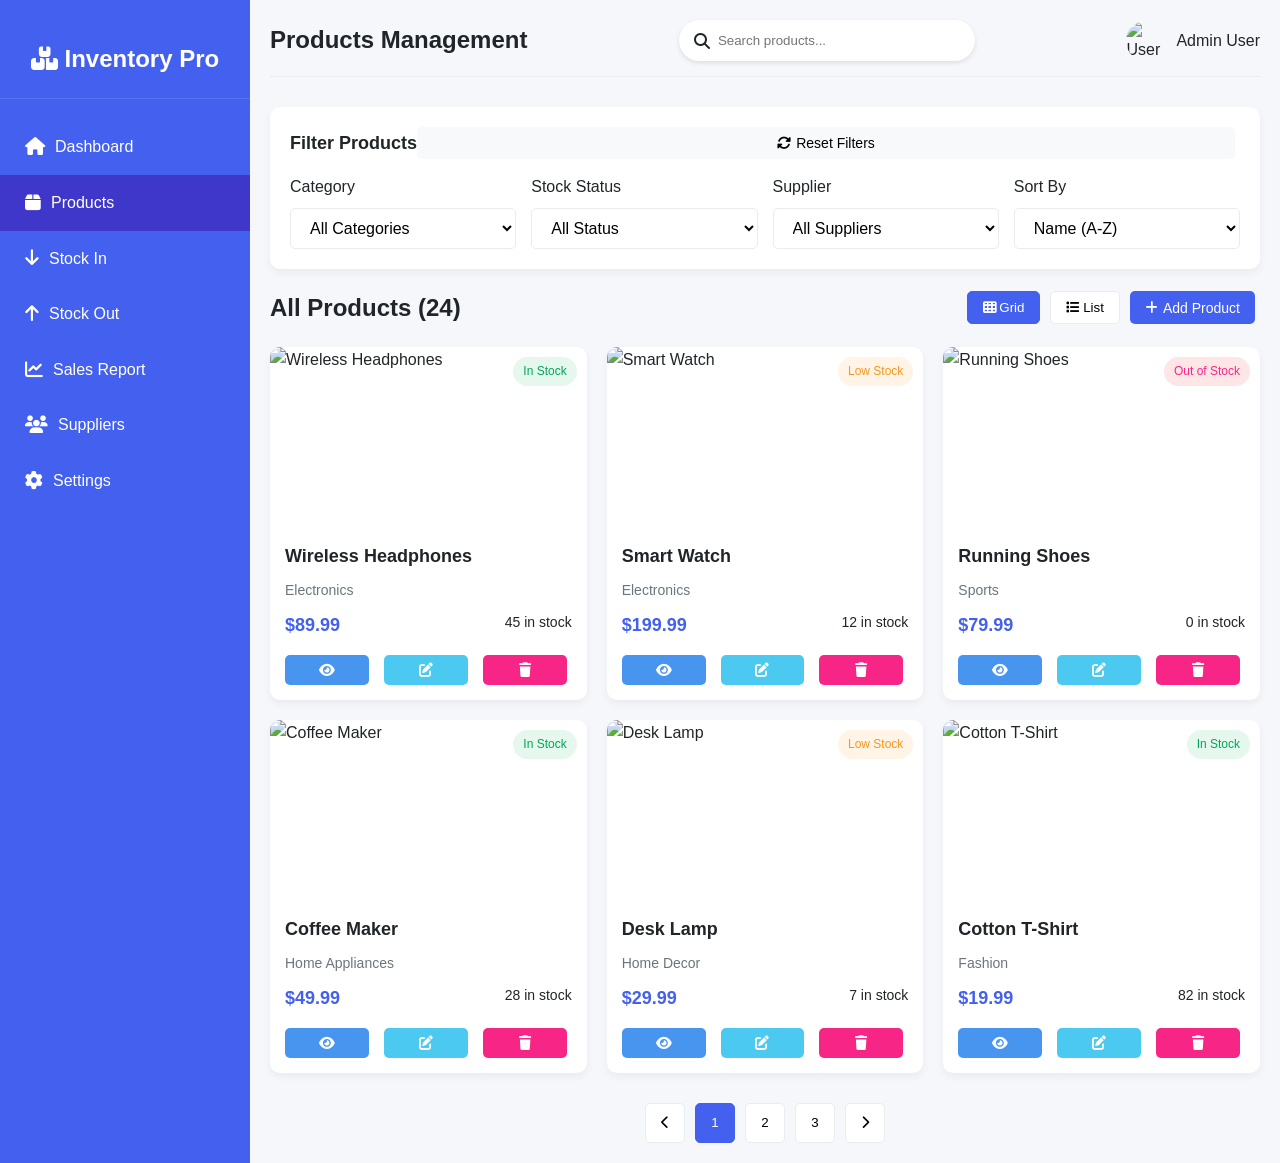
==== products.html @ a4f6f412 "shaz is starting up" ====
<!DOCTYPE html>
<html lang="en">
  <head>
    <meta charset="UTF-8" />
    <meta name="viewport" content="width=device-width, initial-scale=1.0" />
    <title>Products - Inventory Manager Pro</title>
    <link
      rel="stylesheet"
      href="https://cdnjs.cloudflare.com/ajax/libs/font-awesome/6.4.0/css/all.min.css"
    />
 <link rel="stylesheet" href="/assets/styles.css">
  </head>
  <body>
    <div class="container">
      <!-- Sidebar -->
      <div class="sidebar">
        <div class="logo">
          <i class="fas fa-boxes"></i>
          <span>Inventory Pro</span>
        </div>
        <ul class="menu">
          <li class="menu-item">
            <i class="fas fa-home"></i>
            <span>Dashboard</span>
          </li>
          <li class="menu-item active">
            <i class="fas fa-box"></i>
            <span>Products</span>
          </li>
          <li class="menu-item">
            <i class="fas fa-arrow-down"></i>
            <span>Stock In</span>
          </li>
          <li class="menu-item">
            <i class="fas fa-arrow-up"></i>
            <span>Stock Out</span>
          </li>
          <li class="menu-item">
            <i class="fas fa-chart-line"></i>
            <span>Sales Report</span>
          </li>
          <li class="menu-item">
            <i class="fas fa-users"></i>
            <span>Suppliers</span>
          </li>
          <li class="menu-item">
            <i class="fas fa-cog"></i>
            <span>Settings</span>
          </li>
        </ul>
      </div>

      <!-- Main Content -->
      <div class="main-content">
        <div class="header">
          <h1 class="page-title">Products Management</h1>
          <div class="search-box">
            <i class="fas fa-search"></i>
            <input type="text" placeholder="Search products..." />
          </div>
          <div class="user-profile">
            <img
              src="https://ui-avatars.com/api/?name=Admin+User&background=random"
              alt="User"
            />
            <span>Admin User</span>
          </div>
        </div>

        <!-- Filters Section -->
        <div class="filters">
          <div class="filter-header">
            <h3 class="filter-title">Filter Products</h3>
            <button class="action-btn" style="background: var(--light)">
              <i class="fas fa-sync-alt"></i> Reset Filters
            </button>
          </div>
          <div class="filter-options">
            <div class="filter-group">
              <label for="category">Category</label>
              <select id="category" class="filter-select">
                <option value="">All Categories</option>
                <option value="electronics">Electronics</option>
                <option value="sports">Sports</option>
                <option value="home">Home Appliances</option>
                <option value="fashion">Fashion</option>
              </select>
            </div>
            <div class="filter-group">
              <label for="status">Stock Status</label>
              <select id="status" class="filter-select">
                <option value="">All Status</option>
                <option value="in-stock">In Stock</option>
                <option value="low-stock">Low Stock</option>
                <option value="out-of-stock">Out of Stock</option>
              </select>
            </div>
            <div class="filter-group">
              <label for="supplier">Supplier</label>
              <select id="supplier" class="filter-select">
                <option value="">All Suppliers</option>
                <option value="supplier1">Supplier A</option>
                <option value="supplier2">Supplier B</option>
                <option value="supplier3">Supplier C</option>
              </select>
            </div>
            <div class="filter-group">
              <label for="sort">Sort By</label>
              <select id="sort" class="filter-select">
                <option value="name">Name (A-Z)</option>
                <option value="name-desc">Name (Z-A)</option>
                <option value="price">Price (Low to High)</option>
                <option value="price-desc">Price (High to Low)</option>
                <option value="stock">Stock (Low to High)</option>
                <option value="stock-desc">Stock (High to Low)</option>
              </select>
            </div>
          </div>
        </div>

        <!-- Products Header -->
        <div class="products-header">
          <h2>All Products (24)</h2>
          <div class="view-options">
            <button class="view-btn active" id="gridViewBtn">
              <i class="fas fa-th"></i> Grid
            </button>
            <button class="view-btn" id="tableViewBtn">
              <i class="fas fa-list"></i> List
            </button>
            <button class="action-btn btn-primary">
              <i class="fas fa-plus"></i> Add Product
            </button>
          </div>
        </div>

        <!-- Products Grid View -->
        <div class="products-grid" id="productsGrid">
          <!-- Product Card 1 -->
          <div class="product-card">
            <div class="product-image">
              <img
                src="https://images.unsplash.com/photo-1505740420928-5e560c06d30e?ixlib=rb-4.0.3&ixid=M3wxMjA3fDB8MHxzZWFyY2h8M3x8aGVhZHBob25lc3xlbnwwfHwwfHx8MA%3D%3D&auto=format&fit=crop&w=500&q=60"
                alt="Wireless Headphones"
              />
              <span class="product-status status-in-stock">In Stock</span>
            </div>
            <div class="product-info">
              <h3 class="product-name">Wireless Headphones</h3>
              <p class="product-category">Electronics</p>
              <div class="product-details">
                <span class="product-price">$89.99</span>
                <span class="product-stock">45 in stock</span>
              </div>
              <div class="product-actions">
                <button class="action-btn btn-view">
                  <i class="fas fa-eye"></i>
                </button>
                <button class="action-btn btn-edit">
                  <i class="fas fa-edit"></i>
                </button>
                <button class="action-btn btn-delete">
                  <i class="fas fa-trash"></i>
                </button>
              </div>
            </div>
          </div>

          <!-- Product Card 2 -->
          <div class="product-card">
            <div class="product-image">
              <img
                src="https://images.unsplash.com/photo-1523275335684-37898b6baf30?ixlib=rb-4.0.3&ixid=M3wxMjA3fDB8MHxzZWFyY2h8Mnx8d2F0Y2h8ZW58MHx8MHx8fDA%3D&auto=format&fit=crop&w=500&q=60"
                alt="Smart Watch"
              />
              <span class="product-status status-low-stock">Low Stock</span>
            </div>
            <div class="product-info">
              <h3 class="product-name">Smart Watch</h3>
              <p class="product-category">Electronics</p>
              <div class="product-details">
                <span class="product-price">$199.99</span>
                <span class="product-stock">12 in stock</span>
              </div>
              <div class="product-actions">
                <button class="action-btn btn-view">
                  <i class="fas fa-eye"></i>
                </button>
                <button class="action-btn btn-edit">
                  <i class="fas fa-edit"></i>
                </button>
                <button class="action-btn btn-delete">
                  <i class="fas fa-trash"></i>
                </button>
              </div>
            </div>
          </div>

          <!-- Product Card 3 -->
          <div class="product-card">
            <div class="product-image">
              <img
                src="https://images.unsplash.com/photo-1542291026-7eec264c27ff?ixlib=rb-4.0.3&ixid=M3wxMjA3fDB8MHxzZWFyY2h8Mnx8c2hvZXN8ZW58MHx8MHx8fDA%3D&auto=format&fit=crop&w=500&q=60"
                alt="Running Shoes"
              />
              <span class="product-status status-out-of-stock"
                >Out of Stock</span
              >
            </div>
            <div class="product-info">
              <h3 class="product-name">Running Shoes</h3>
              <p class="product-category">Sports</p>
              <div class="product-details">
                <span class="product-price">$79.99</span>
                <span class="product-stock">0 in stock</span>
              </div>
              <div class="product-actions">
                <button class="action-btn btn-view">
                  <i class="fas fa-eye"></i>
                </button>
                <button class="action-btn btn-edit">
                  <i class="fas fa-edit"></i>
                </button>
                <button class="action-btn btn-delete">
                  <i class="fas fa-trash"></i>
                </button>
              </div>
            </div>
          </div>

          <!-- Product Card 4 -->
          <div class="product-card">
            <div class="product-image">
              <img
                src="https://images.unsplash.com/photo-1495474472287-4d71bcdd2085?ixlib=rb-4.0.3&ixid=M3wxMjA3fDB8MHxzZWFyY2h8NHx8Y29mZmVlJTIwbWFrZXJ8ZW58MHx8MHx8fDA%3D&auto=format&fit=crop&w=500&q=60"
                alt="Coffee Maker"
              />
              <span class="product-status status-in-stock">In Stock</span>
            </div>
            <div class="product-info">
              <h3 class="product-name">Coffee Maker</h3>
              <p class="product-category">Home Appliances</p>
              <div class="product-details">
                <span class="product-price">$49.99</span>
                <span class="product-stock">28 in stock</span>
              </div>
              <div class="product-actions">
                <button class="action-btn btn-view">
                  <i class="fas fa-eye"></i>
                </button>
                <button class="action-btn btn-edit">
                  <i class="fas fa-edit"></i>
                </button>
                <button class="action-btn btn-delete">
                  <i class="fas fa-trash"></i>
                </button>
              </div>
            </div>
          </div>

          <!-- Product Card 5 -->
          <div class="product-card">
            <div class="product-image">
              <img
                src="https://images.unsplash.com/photo-1507003211169-0a1dd7228f2d?ixlib=rb-4.0.3&ixid=M3wxMjA3fDB8MHxzZWFyY2h8MTB8fGRlc2slMjBsYW1wfGVufDB8fDB8fHww&auto=format&fit=crop&w=500&q=60"
                alt="Desk Lamp"
              />
              <span class="product-status status-low-stock">Low Stock</span>
            </div>
            <div class="product-info">
              <h3 class="product-name">Desk Lamp</h3>
              <p class="product-category">Home Decor</p>
              <div class="product-details">
                <span class="product-price">$29.99</span>
                <span class="product-stock">7 in stock</span>
              </div>
              <div class="product-actions">
                <button class="action-btn btn-view">
                  <i class="fas fa-eye"></i>
                </button>
                <button class="action-btn btn-edit">
                  <i class="fas fa-edit"></i>
                </button>
                <button class="action-btn btn-delete">
                  <i class="fas fa-trash"></i>
                </button>
              </div>
            </div>
          </div>

          <!-- Product Card 6 -->
          <div class="product-card">
            <div class="product-image">
              <img
                src="https://images.unsplash.com/photo-1560769629-975ec94e6a86?ixlib=rb-4.0.3&ixid=M3wxMjA3fDB8MHxzZWFyY2h8MTF8fHNoaXJ0fGVufDB8fDB8fHww&auto=format&fit=crop&w=500&q=60"
                alt="Cotton T-Shirt"
              />
              <span class="product-status status-in-stock">In Stock</span>
            </div>
            <div class="product-info">
              <h3 class="product-name">Cotton T-Shirt</h3>
              <p class="product-category">Fashion</p>
              <div class="product-details">
                <span class="product-price">$19.99</span>
                <span class="product-stock">82 in stock</span>
              </div>
              <div class="product-actions">
                <button class="action-btn btn-view">
                  <i class="fas fa-eye"></i>
                </button>
                <button class="action-btn btn-edit">
                  <i class="fas fa-edit"></i>
                </button>
                <button class="action-btn btn-delete">
                  <i class="fas fa-trash"></i>
                </button>
              </div>
            </div>
          </div>
        </div>

        <!-- Products Table View -->
        <div class="products-table" id="productsTable">
          <table>
            <thead>
              <tr>
                <th>Product</th>
                <th>Category</th>
                <th>Price</th>
                <th>Stock</th>
                <th>Status</th>
                <th>Actions</th>
              </tr>
            </thead>
            <tbody>
              <tr>
                <td>
                  <div style="display: flex; align-items: center">
                    <img
                      src="https://images.unsplash.com/photo-1505740420928-5e560c06d30e?ixlib=rb-4.0.3&ixid=M3wxMjA3fDB8MHxzZWFyY2h8M3x8aGVhZHBob25lc3xlbnwwfHwwfHx8MA%3D%3D&auto=format&fit=crop&w=50&q=60"
                      alt="Wireless Headphones"
                      style="
                        width: 40px;
                        height: 40px;
                        object-fit: cover;
                        border-radius: 5px;
                        margin-right: 10px;
                      "
                    />
                    <div>
                      <div style="font-weight: 600">Wireless Headphones</div>
                      <div style="font-size: 12px; color: var(--gray)">
                        PRD-001
                      </div>
                    </div>
                  </div>
                </td>
                <td>Electronics</td>
                <td>$89.99</td>
                <td>45</td>
                <td>
                  <span
                    class="status-in-stock"
                    style="padding: 5px 10px; border-radius: 20px"
                    >In Stock</span
                  >
                </td>
                <td>
                  <button class="action-btn btn-view">
                    <i class="fas fa-eye"></i>
                  </button>
                  <button class="action-btn btn-edit">
                    <i class="fas fa-edit"></i>
                  </button>
                  <button class="action-btn btn-delete">
                    <i class="fas fa-trash"></i>
                  </button>
                </td>
              </tr>
              <tr>
                <td>
                  <div style="display: flex; align-items: center">
                    <img
                      src="https://images.unsplash.com/photo-1523275335684-37898b6baf30?ixlib=rb-4.0.3&ixid=M3wxMjA3fDB8MHxzZWFyY2h8Mnx8d2F0Y2h8ZW58MHx8MHx8fDA%3D&auto=format&fit=crop&w=50&q=60"
                      alt="Smart Watch"
                      style="
                        width: 40px;
                        height: 40px;
                        object-fit: cover;
                        border-radius: 5px;
                        margin-right: 10px;
                      "
                    />
                    <div>
                      <div style="font-weight: 600">Smart Watch</div>
                      <div style="font-size: 12px; color: var(--gray)">
                        PRD-002
                      </div>
                    </div>
                  </div>
                </td>
                <td>Electronics</td>
                <td>$199.99</td>
                <td>12</td>
                <td>
                  <span
                    class="status-low-stock"
                    style="padding: 5px 10px; border-radius: 20px"
                    >Low Stock</span
                  >
                </td>
                <td>
                  <button class="action-btn btn-view">
                    <i class="fas fa-eye"></i>
                  </button>
                  <button class="action-btn btn-edit">
                    <i class="fas fa-edit"></i>
                  </button>
                  <button class="action-btn btn-delete">
                    <i class="fas fa-trash"></i>
                  </button>
                </td>
              </tr>
              <tr>
                <td>
                  <div style="display: flex; align-items: center">
                    <img
                      src="https://images.unsplash.com/photo-1542291026-7eec264c27ff?ixlib=rb-4.0.3&ixid=M3wxMjA3fDB8MHxzZWFyY2h8Mnx8c2hvZXN8ZW58MHx8MHx8fDA%3D&auto=format&fit=crop&w=50&q=60"
                      alt="Running Shoes"
                      style="
                        width: 40px;
                        height: 40px;
                        object-fit: cover;
                        border-radius: 5px;
                        margin-right: 10px;
                      "
                    />
                    <div>
                      <div style="font-weight: 600">Running Shoes</div>
                      <div style="font-size: 12px; color: var(--gray)">
                        PRD-003
                      </div>
                    </div>
                  </div>
                </td>
                <td>Sports</td>
                <td>$79.99</td>
                <td>0</td>
                <td>
                  <span
                    class="status-out-of-stock"
                    style="padding: 5px 10px; border-radius: 20px"
                    >Out of Stock</span
                  >
                </td>
                <td>
                  <button class="action-btn btn-view">
                    <i class="fas fa-eye"></i>
                  </button>
                  <button class="action-btn btn-edit">
                    <i class="fas fa-edit"></i>
                  </button>
                  <button class="action-btn btn-delete">
                    <i class="fas fa-trash"></i>
                  </button>
                </td>
              </tr>
            </tbody>
          </table>
        </div>

        <!-- Pagination -->
        <div class="pagination">
          <button class="pagination-btn">
            <i class="fas fa-chevron-left"></i>
          </button>
          <button class="pagination-btn active">1</button>
          <button class="pagination-btn">2</button>
          <button class="pagination-btn">3</button>
          <button class="pagination-btn">
            <i class="fas fa-chevron-right"></i>
          </button>
        </div>
      </div>
    </div>

    <script>
      // Toggle between grid and table view
      const gridViewBtn = document.getElementById("gridViewBtn");
      const tableViewBtn = document.getElementById("tableViewBtn");
      const productsGrid = document.getElementById("productsGrid");
      const productsTable = document.getElementById("productsTable");

      gridViewBtn.addEventListener("click", () => {
        productsGrid.style.display = "grid";
        productsTable.style.display = "none";
        gridViewBtn.classList.add("active");
        tableViewBtn.classList.remove("active");
      });

      tableViewBtn.addEventListener("click", () => {
        productsGrid.style.display = "none";
        productsTable.style.display = "block";
        tableViewBtn.classList.add("active");
        gridViewBtn.classList.remove("active");
      });

      // Menu item activation
      const menuItems = document.querySelectorAll(".menu-item");
      menuItems.forEach((item) => {
        item.addEventListener("click", function () {
          menuItems.forEach((i) => i.classList.remove("active"));
          this.classList.add("active");
        });
      });
    </script>
  </body>
</html>
---- assets/styles.css ----
:root {
  --primary: #4361ee;
  --secondary: #3f37c9;
  --success: #4cc9f0;
  --danger: #f72585;
  --warning: #f8961e;
  --info: #4895ef;
  --light: #f8f9fa;
  --dark: #212529;
  --gray: #6c757d;
  --light-gray: #e9ecef;
}

* {
  margin: 0;
  padding: 0;
  box-sizing: border-box;
  font-family: "Segoe UI", Tahoma, Geneva, Verdana, sans-serif;
}

body {
  background-color: #f5f7fb;
  color: var(--dark);
  line-height: 1.6;
}

.container {
  display: flex;
  min-height: 100vh;
}

/* Sidebar Styles */
.sidebar {
  width: 250px;
  background: var(--primary);
  color: white;
  padding: 20px 0;
  transition: all 0.3s ease;
}

.logo {
  text-align: center;
  padding: 20px;
  font-size: 24px;
  font-weight: bold;
  border-bottom: 1px solid rgba(255, 255, 255, 0.1);
  margin-bottom: 20px;
}

.menu {
  list-style: none;
}

.menu-item {
  padding: 15px 25px;
  display: flex;
  align-items: center;
  cursor: pointer;
  transition: all 0.3s;
}

.menu-item:hover,
.menu-item.active {
  background: var(--secondary);
}

.menu-item i {
  margin-right: 10px;
  font-size: 18px;
}

/* Main Content Styles */
.main-content {
  flex: 1;
  padding: 20px;
  overflow-y: auto;
}

.header {
  display: flex;
  justify-content: space-between;
  align-items: center;
  margin-bottom: 30px;
  padding-bottom: 15px;
  border-bottom: 1px solid var(--light-gray);
}

.page-title {
  font-size: 24px;
  font-weight: 600;
}

.search-box {
  display: flex;
  align-items: center;
  background: white;
  border-radius: 30px;
  padding: 5px 15px;
  box-shadow: 0 2px 5px rgba(0, 0, 0, 0.1);
}

.search-box input {
  border: none;
  outline: none;
  padding: 8px;
  width: 250px;
}

.user-profile {
  display: flex;
  align-items: center;
}

.user-profile img {
  width: 40px;
  height: 40px;
  border-radius: 50%;
  margin-right: 10px;
}

/* Dashboard Cards */
.dashboard-cards {
  display: grid;
  grid-template-columns: repeat(auto-fit, minmax(250px, 1fr));
  gap: 20px;
  margin-bottom: 30px;
}

.card {
  background: white;
  border-radius: 10px;
  padding: 20px;
  box-shadow: 0 4px 8px rgba(0, 0, 0, 0.05);
}

.stat-card {
  display: flex;
  align-items: center;
}

.stat-icon {
  width: 60px;
  height: 60px;
  border-radius: 10px;
  display: flex;
  align-items: center;
  justify-content: center;
  font-size: 24px;
  margin-right: 15px;
}

.stat-info h4 {
  font-size: 24px;
  margin-bottom: 5px;
}

.stat-info p {
  color: var(--gray);
  font-size: 14px;
}

/* Table Styles */
.table-container {
  background: white;
  border-radius: 10px;
  overflow: hidden;
  box-shadow: 0 4px 8px rgba(0, 0, 0, 0.05);
  margin-bottom: 30px;
}

table {
  width: 100%;
  border-collapse: collapse;
}

th,
td {
  padding: 15px;
  text-align: left;
  border-bottom: 1px solid var(--light-gray);
}

th {
  background-color: var(--light);
  font-weight: 600;
}

tr:hover {
  background-color: #f8f9fa;
}

.status {
  padding: 5px 10px;
  border-radius: 20px;
  font-size: 12px;
  font-weight: 500;
}

.status.in-stock {
  background: #e6f7ee;
  color: #00a65a;
}

.status.low-stock {
  background: #fff4e6;
  color: #f8961e;
}

.status.out-of-stock {
  background: #ffe6e6;
  color: #f72585;
}

.action-btn {
  padding: 6px 12px;
  border: none;
  border-radius: 4px;
  cursor: pointer;
  margin-right: 5px;
  font-size: 14px;
}

.btn-primary {
  background: var(--primary);
  color: white;
}

.btn-danger {
  background: var(--danger);
  color: white;
}

.btn-success {
  background: var(--success);
  color: white;
}

/* Form Styles */
.form-group {
  margin-bottom: 20px;
}

.form-group label {
  display: block;
  margin-bottom: 8px;
  font-weight: 500;
}

.form-control {
  width: 100%;
  padding: 10px 15px;
  border: 1px solid var(--light-gray);
  border-radius: 5px;
  font-size: 16px;
}

.form-row {
  display: flex;
  gap: 20px;
}

.form-row .form-group {
  flex: 1;
}

/* Modal Styles */
.modal {
  display: none;
  position: fixed;
  top: 0;
  left: 0;
  width: 100%;
  height: 100%;
  background: rgba(0, 0, 0, 0.5);
  z-index: 1000;
  align-items: center;
  justify-content: center;
}

.modal-content {
  background: white;
  border-radius: 10px;
  width: 500px;
  max-width: 90%;
  padding: 25px;
  box-shadow: 0 5px 15px rgba(0, 0, 0, 0.2);
}

.modal-header {
  display: flex;
  justify-content: space-between;
  align-items: center;
  margin-bottom: 20px;
  padding-bottom: 15px;
  border-bottom: 1px solid var(--light-gray);
}

.modal-title {
  font-size: 20px;
  font-weight: 600;
}

.close {
  font-size: 24px;
  cursor: pointer;
}

/* Responsive Design */
@media (max-width: 992px) {
  .sidebar {
    width: 80px;
  }

  .menu-item span {
    display: none;
  }

  .menu-item i {
    margin-right: 0;
    font-size: 24px;
  }

  .logo span {
    display: none;
  }
}

@media (max-width: 768px) {
  .dashboard-cards {
    grid-template-columns: 1fr;
  }

  .form-row {
    flex-direction: column;
    gap: 0;
  }

  .search-box input {
    width: 150px;
  }
}

/* Filters Section */
.filters {
  background: white;
  border-radius: 10px;
  padding: 20px;
  margin-bottom: 20px;
  box-shadow: 0 4px 8px rgba(0, 0, 0, 0.05);
}

.filter-header {
  display: flex;
  justify-content: space-between;
  align-items: center;
  margin-bottom: 15px;
}

.filter-title {
  font-size: 18px;
  font-weight: 600;
}

.filter-options {
  display: flex;
  flex-wrap: wrap;
  gap: 15px;
}

.filter-group {
  flex: 1;
  min-width: 200px;
}

.filter-group label {
  display: block;
  margin-bottom: 8px;
  font-weight: 500;
}

.filter-select {
  width: 100%;
  padding: 10px 15px;
  border: 1px solid var(--light-gray);
  border-radius: 5px;
  font-size: 16px;
  background: white;
}

/* Products Grid */
.products-header {
  display: flex;
  justify-content: space-between;
  align-items: center;
  margin-bottom: 20px;
}

.view-options {
  display: flex;
  gap: 10px;
}

.view-btn {
  padding: 8px 15px;
  border: 1px solid var(--light-gray);
  border-radius: 5px;
  background: white;
  cursor: pointer;
}

.view-btn.active {
  background: var(--primary);
  color: white;
  border-color: var(--primary);
}

.products-grid {
  display: grid;
  grid-template-columns: repeat(auto-fill, minmax(280px, 1fr));
  gap: 20px;
  margin-bottom: 30px;
}

.product-card {
  background: white;
  border-radius: 10px;
  overflow: hidden;
  box-shadow: 0 4px 8px rgba(0, 0, 0, 0.05);
  transition: transform 0.3s;
}

.product-card:hover {
  transform: translateY(-5px);
  box-shadow: 0 6px 12px rgba(0, 0, 0, 0.1);
}

.product-image {
  height: 180px;
  overflow: hidden;
  position: relative;
}

.product-image img {
  width: 100%;
  height: 100%;
  object-fit: cover;
}

.product-status {
  position: absolute;
  top: 10px;
  right: 10px;
  padding: 5px 10px;
  border-radius: 20px;
  font-size: 12px;
  font-weight: 500;
}

.status-in-stock {
  background: #e6f7ee;
  color: #00a65a;
}

.status-low-stock {
  background: #fff4e6;
  color: #f8961e;
}

.status-out-of-stock {
  background: #ffe6e6;
  color: #f72585;
}

.product-info {
  padding: 15px;
}

.product-name {
  font-size: 18px;
  font-weight: 600;
  margin-bottom: 8px;
}

.product-category {
  color: var(--gray);
  font-size: 14px;
  margin-bottom: 10px;
}

.product-details {
  display: flex;
  justify-content: space-between;
  margin-bottom: 15px;
}

.product-price {
  font-weight: 600;
  font-size: 18px;
  color: var(--primary);
}

.product-stock {
  font-size: 14px;
}

.product-actions {
  display: flex;
  gap: 10px;
}

.action-btn {
  flex: 1;
  padding: 8px;
  border: none;
  border-radius: 5px;
  cursor: pointer;
  font-weight: 500;
  display: flex;
  align-items: center;
  justify-content: center;
  gap: 5px;
}

.btn-edit {
  background: var(--info);
  color: white;
}

.btn-delete {
  background: var(--danger);
  color: white;
}

.btn-view {
  background: var(--light);
  color: var(--dark);
}

/* Products Table View */
.products-table {
  display: none;
  background: white;
  border-radius: 10px;
  overflow: hidden;
  box-shadow: 0 4px 8px rgba(0, 0, 0, 0.05);
  margin-bottom: 30px;
}

/* Pagination */
.pagination {
  display: flex;
  justify-content: center;
  gap: 10px;
  margin-top: 30px;
}

.pagination-btn {
  width: 40px;
  height: 40px;
  display: flex;
  align-items: center;
  justify-content: center;
  border: 1px solid var(--light-gray);
  border-radius: 5px;
  background: white;
  cursor: pointer;
}

.pagination-btn.active {
  background: var(--primary);
  color: white;
  border-color: var(--primary);
}

/* Responsive Design */

@media (max-width: 768px) {
  .filter-options {
    flex-direction: column;
    gap: 10px;
  }

  .filter-group {
    width: 100%;
  }

  .products-grid {
    grid-template-columns: 1fr;
  }

  .products-header {
    flex-direction: column;
    align-items: flex-start;
    gap: 15px;
  }
}

/* Stock In Form */
.form-container {
  background: white;
  border-radius: 10px;
  padding: 25px;
  box-shadow: 0 4px 8px rgba(0, 0, 0, 0.05);
  margin-bottom: 30px;
}

.form-header {
  display: flex;
  justify-content: space-between;
  align-items: center;
  margin-bottom: 20px;
  padding-bottom: 15px;
  border-bottom: 1px solid var(--light-gray);
}

.form-title {
  font-size: 20px;
  font-weight: 600;
}

.form-row {
  display: flex;
  gap: 20px;
  margin-bottom: 20px;
}

.form-group {
  flex: 1;
}

.form-control {
  width: 100%;
  padding: 12px 15px;
  border: 1px solid var(--light-gray);
  border-radius: 5px;
  font-size: 16px;
}

.form-actions {
  display: flex;
  justify-content: flex-end;
  gap: 15px;
  margin-top: 20px;
}

.btn {
  padding: 12px 25px;
  border: none;
  border-radius: 5px;
  cursor: pointer;
  font-weight: 500;
  display: flex;
  align-items: center;
  gap: 8px;
}

.btn-secondary {
  background: var(--light);
  color: var(--dark);
}

/* Recent Stock In Table */
.table-container {
  background: white;
  border-radius: 10px;
  overflow: hidden;
  box-shadow: 0 4px 8px rgba(0, 0, 0, 0.05);
  margin-bottom: 30px;
}

.table-header {
  padding: 20px;
  display: flex;
  justify-content: space-between;
  align-items: center;
  border-bottom: 1px solid var(--light-gray);
}

.table-title {
  font-size: 20px;
  font-weight: 600;
}

.status.completed {
  background: #e6f7ee;
  color: #00a65a;
}

.status.pending {
  background: #fff4e6;
  color: #f8961e;
}

/* Responsive Design */

@media (max-width: 768px) {
  .dashboard-cards {
    grid-template-columns: 1fr;
  }

  .form-row {
    flex-direction: column;
    gap: 15px;
  }
}

/* Stock Out Form */
.form-container {
  background: white;
  border-radius: 10px;
  padding: 25px;
  box-shadow: 0 4px 8px rgba(0, 0, 0, 0.05);
  margin-bottom: 30px;
}

.form-header {
  display: flex;
  justify-content: space-between;
  align-items: center;
  margin-bottom: 20px;
  padding-bottom: 15px;
  border-bottom: 1px solid var(--light-gray);
}

.form-title {
  font-size: 20px;
  font-weight: 600;
}

.form-row {
  display: flex;
  gap: 20px;
  margin-bottom: 20px;
}

.form-group {
  flex: 1;
}

.form-control {
  width: 100%;
  padding: 12px 15px;
  border: 1px solid var(--light-gray);
  border-radius: 5px;
  font-size: 16px;
}

.form-actions {
  display: flex;
  justify-content: flex-end;
  gap: 15px;
  margin-top: 20px;
}

.btn {
  padding: 12px 25px;
  border: none;
  border-radius: 5px;
  cursor: pointer;
  font-weight: 500;
  display: flex;
  align-items: center;
  gap: 8px;
}

.btn-secondary {
  background: var(--light);
  color: var(--dark);
}

/* Recent Stock Out Table */
.table-container {
  background: white;
  border-radius: 10px;
  overflow: hidden;
  box-shadow: 0 4px 8px rgba(0, 0, 0, 0.05);
  margin-bottom: 30px;
}

.table-header {
  padding: 20px;
  display: flex;
  justify-content: space-between;
  align-items: center;
  border-bottom: 1px solid var(--light-gray);
}

.table-title {
  font-size: 20px;
  font-weight: 600;
}

.status.completed {
  background: #e6f7ee;
  color: #00a65a;
}

.status.pending {
  background: #fff4e6;
  color: #f8961e;
}

.status.refunded {
  background: #e6f0ff;
  color: #4361ee;
}

.btn-view {
  background: var(--info);
  color: white;
}

.btn-edit {
  background: var(--success);
  color: white;
}


/* Tabs */
.tabs {
  display: flex;
  margin-bottom: 20px;
  background: white;
  border-radius: 10px;
  overflow: hidden;
  box-shadow: 0 4px 8px rgba(0, 0, 0, 0.05);
}

.tab {
  flex: 1;
  padding: 15px;
  text-align: center;
  cursor: pointer;
  transition: all 0.3s;
  border-bottom: 3px solid transparent;
}

.tab.active {
  border-bottom: 3px solid var(--primary);
  font-weight: 600;
}

.tab:hover {
  background: #f8f9fa;
}

/* Responsive Design */

@media (max-width: 768px) {
  .dashboard-cards {
    grid-template-columns: 1fr;
  }

  .tabs {
    flex-direction: column;
  }
}

/* Charts Section */
.charts-container {
  display: grid;
  grid-template-columns: 2fr 1fr;
  gap: 20px;
  margin-bottom: 30px;
}

.chart-card {
  background: white;
  border-radius: 10px;
  padding: 25px;
  box-shadow: 0 4px 8px rgba(0, 0, 0, 0.05);
}

.chart-header {
  display: flex;
  justify-content: space-between;
  align-items: center;
  margin-bottom: 20px;
}

.chart-title {
  font-size: 18px;
  font-weight: 600;
}

.chart-actions {
  display: flex;
  gap: 10px;
}

.chart-container {
  position: relative;
  height: 300px;
}

/* Sales Table */
.table-container {
  background: white;
  border-radius: 10px;
  overflow: hidden;
  box-shadow: 0 4px 8px rgba(0, 0, 0, 0.05);
  margin-bottom: 30px;
}

.table-header {
  padding: 20px;
  display: flex;
  justify-content: space-between;
  align-items: center;
  border-bottom: 1px solid var(--light-gray);
}

.table-title {
  font-size: 20px;
  font-weight: 600;
}

.status.completed {
  background: #e6f7ee;
  color: #00a65a;
}

.status.pending {
  background: #fff4e6;
  color: #f8961e;
}

.status.refunded {
  background: #e6f0ff;
  color: #4361ee;
}

.btn-view {
  background: var(--info);
  color: white;
}

.btn-export {
  background: var(--success);
  color: white;
}

/* Responsive Design */
@media (max-width: 992px) {
  .sidebar {
    width: 80px;
  }

  .menu-item span {
    display: none;
  }

  .menu-item i {
    margin-right: 0;
    font-size: 24px;
  }

  .logo span {
    display: none;
  }

  .charts-container {
    grid-template-columns: 1fr;
  }
}

@media (max-width: 768px) {
  .dashboard-cards {
    grid-template-columns: 1fr;
  }

  .filter-options {
    flex-direction: column;
    gap: 10px;
  }

  .filter-group {
    width: 100%;
  }
}

/* Action Header */
.action-header {
  display: flex;
  justify-content: space-between;
  align-items: center;
  margin-bottom: 20px;
}

.action-title {
  font-size: 20px;
  font-weight: 600;
}

.btn {
  padding: 12px 25px;
  border: none;
  border-radius: 5px;
  cursor: pointer;
  font-weight: 500;
  display: flex;
  align-items: center;
  gap: 8px;
}

.btn-secondary {
  background: var(--light);
  color: var(--dark);
}

/* Suppliers Grid */
.suppliers-grid {
  display: grid;
  grid-template-columns: repeat(auto-fill, minmax(300px, 1fr));
  gap: 20px;
  margin-bottom: 30px;
}

.supplier-card {
  background: white;
  border-radius: 10px;
  overflow: hidden;
  box-shadow: 0 4px 8px rgba(0, 0, 0, 0.05);
  transition: transform 0.3s;
}

.supplier-card:hover {
  transform: translateY(-5px);
  box-shadow: 0 6px 12px rgba(0, 0, 0, 0.1);
}

.supplier-header {
  padding: 20px;
  background: var(--light);
  display: flex;
  align-items: center;
  gap: 15px;
}

.supplier-avatar {
  width: 50px;
  height: 50px;
  border-radius: 50%;
  background: var(--primary);
  display: flex;
  align-items: center;
  justify-content: center;
  color: white;
  font-size: 20px;
  font-weight: bold;
}

.supplier-info h3 {
  font-size: 18px;
  margin-bottom: 5px;
}

.supplier-info p {
  color: var(--gray);
  font-size: 14px;
}

.supplier-details {
  padding: 20px;
}

.detail-row {
  display: flex;
  justify-content: space-between;
  margin-bottom: 12px;
  padding-bottom: 12px;
  border-bottom: 1px solid var(--light-gray);
}

.detail-row:last-child {
  border-bottom: none;
  margin-bottom: 0;
  padding-bottom: 0;
}

.detail-label {
  color: var(--gray);
}

.detail-value {
  font-weight: 500;
}

.supplier-actions {
  padding: 15px 20px;
  background: var(--light);
  display: flex;
  justify-content: flex-end;
  gap: 10px;
}

.action-btn {
  padding: 8px 15px;
  border: none;
  border-radius: 5px;
  cursor: pointer;
  font-size: 14px;
  display: flex;
  align-items: center;
  gap: 5px;
}

.btn-view {
  background: var(--info);
  color: white;
}

.btn-edit {
  background: var(--success);
  color: white;
}


/* Suppliers Table */
.table-container {
  background: white;
  border-radius: 10px;
  overflow: hidden;
  box-shadow: 0 4px 8px rgba(0, 0, 0, 0.05);
  margin-bottom: 30px;
}

.table-header {
  padding: 20px;
  display: flex;
  justify-content: space-between;
  align-items: center;
  border-bottom: 1px solid var(--light-gray);
}

.table-title {
  font-size: 20px;
  font-weight: 600;
}

.status.active {
  background: #e6f7ee;
  color: #00a65a;
}

.status.inactive {
  background: #ffe6e6;
  color: #f72585;
}

.status.pending {
  background: #fff4e6;
  color: #f8961e;
}

/* Tabs */
.tabs {
  display: flex;
  margin-bottom: 20px;
  background: white;
  border-radius: 10px;
  overflow: hidden;
  box-shadow: 0 4px 8px rgba(0, 0, 0, 0.05);
}

.tab {
  flex: 1;
  padding: 15px;
  text-align: center;
  cursor: pointer;
  transition: all 0.3s;
  border-bottom: 3px solid transparent;
}

.tab.active {
  border-bottom: 3px solid var(--primary);
  font-weight: 600;
}

.tab:hover {
  background: #f8f9fa;
}

/* Responsive Design */
@media (max-width: 992px) {
  .sidebar {
    width: 80px;
  }

  .menu-item span {
    display: none;
  }

  .menu-item i {
    margin-right: 0;
    font-size: 24px;
  }

  .logo span {
    display: none;
  }

  .suppliers-grid {
    grid-template-columns: 1fr;
  }
}

@media (max-width: 768px) {
  .dashboard-cards {
    grid-template-columns: 1fr;
  }

  .action-header {
    flex-direction: column;
    align-items: flex-start;
    gap: 15px;
  }
}

/* Settings Tabs */
.settings-tabs {
  display: flex;
  background: white;
  border-radius: 10px;
  overflow: hidden;
  box-shadow: 0 4px 8px rgba(0, 0, 0, 0.05);
  margin-bottom: 20px;
}

.settings-tab {
  flex: 1;
  padding: 15px;
  text-align: center;
  cursor: pointer;
  transition: all 0.3s;
  border-bottom: 3px solid transparent;
}

.settings-tab.active {
  border-bottom: 3px solid var(--primary);
  font-weight: 600;
}

.settings-tab:hover {
  background: #f8f9fa;
}

/* Settings Content */
.settings-content {
  display: none;
  background: white;
  border-radius: 10px;
  padding: 25px;
  box-shadow: 0 4px 8px rgba(0, 0, 0, 0.05);
  margin-bottom: 30px;
}

.settings-content.active {
  display: block;
}

.settings-header {
  display: flex;
  justify-content: space-between;
  align-items: center;
  margin-bottom: 20px;
  padding-bottom: 15px;
  border-bottom: 1px solid var(--light-gray);
}

.settings-title {
  font-size: 20px;
  font-weight: 600;
}

/* Form Styles */
.form-row {
  display: flex;
  gap: 20px;
  margin-bottom: 20px;
}

.form-group {
  flex: 1;
}

.form-control {
  width: 100%;
  padding: 12px 15px;
  border: 1px solid var(--light-gray);
  border-radius: 5px;
  font-size: 16px;
}

.form-actions {
  display: flex;
  justify-content: flex-end;
  gap: 15px;
  margin-top: 20px;
}

.btn {
  padding: 12px 25px;
  border: none;
  border-radius: 5px;
  cursor: pointer;
  font-weight: 500;
  display: flex;
  align-items: center;
  gap: 8px;
}

.btn-secondary {
  background: var(--light);
  color: var(--dark);
}

/* Toggle Switch */
.toggle-switch {
  position: relative;
  display: inline-block;
  width: 60px;
  height: 30px;
}

.toggle-switch input {
  opacity: 0;
  width: 0;
  height: 0;
}

.slider {
  position: absolute;
  cursor: pointer;
  top: 0;
  left: 0;
  right: 0;
  bottom: 0;
  background-color: #ccc;
  transition: 0.4s;
  border-radius: 34px;
}

.slider:before {
  position: absolute;
  content: "";
  height: 22px;
  width: 22px;
  left: 4px;
  bottom: 4px;
  background-color: white;
  transition: 0.4s;
  border-radius: 50%;
}

input:checked + .slider {
  background-color: var(--primary);
}

input:checked + .slider:before {
  transform: translateX(30px);
}

/* User List */
.user-list {
  list-style: none;
}

.user-item {
  display: flex;
  align-items: center;
  padding: 15px;
  border-bottom: 1px solid var(--light-gray);
}

.user-item:last-child {
  border-bottom: none;
}

.user-avatar {
  width: 50px;
  height: 50px;
  border-radius: 50%;
  margin-right: 15px;
  overflow: hidden;
}

.user-avatar img {
  width: 100%;
  height: 100%;
  object-fit: cover;
}

.user-info {
  flex: 1;
}

.user-name {
  font-weight: 600;
  margin-bottom: 5px;
}

.user-role {
  color: var(--gray);
  font-size: 14px;
}

.user-actions {
  display: flex;
  gap: 10px;
}

.action-btn {
  padding: 8px 15px;
  border: none;
  border-radius: 5px;
  cursor: pointer;
  font-size: 14px;
  display: flex;
  align-items: center;
  gap: 5px;
}

.btn-edit {
  background: var(--success);
  color: white;
}


/* Backup Cards */
.backup-cards {
  display: grid;
  grid-template-columns: repeat(auto-fit, minmax(250px, 1fr));
  gap: 20px;
  margin-bottom: 30px;
}

.backup-card {
  background: white;
  border-radius: 10px;
  padding: 20px;
  box-shadow: 0 4px 8px rgba(0, 0, 0, 0.05);
  text-align: center;
}

.backup-icon {
  width: 60px;
  height: 60px;
  border-radius: 50%;
  display: flex;
  align-items: center;
  justify-content: center;
  font-size: 24px;
  margin: 0 auto 15px;
  background: #e6f0ff;
  color: var(--primary);
}

.backup-title {
  font-size: 18px;
  font-weight: 600;
  margin-bottom: 10px;
}

.backup-desc {
  color: var(--gray);
  margin-bottom: 15px;
  font-size: 14px;
}

/* Responsive Design */
@media (max-width: 992px) {
  .sidebar {
    width: 80px;
  }

  .menu-item span {
    display: none;
  }

  .menu-item i {
    margin-right: 0;
    font-size: 24px;
  }

  .logo span {
    display: none;
  }
}

@media (max-width: 768px) {
  .settings-tabs {
    flex-wrap: wrap;
  }

  .settings-tab {
    flex: 1 0 50%;
  }

  .backup-cards {
    grid-template-columns: 1fr;
  }
}
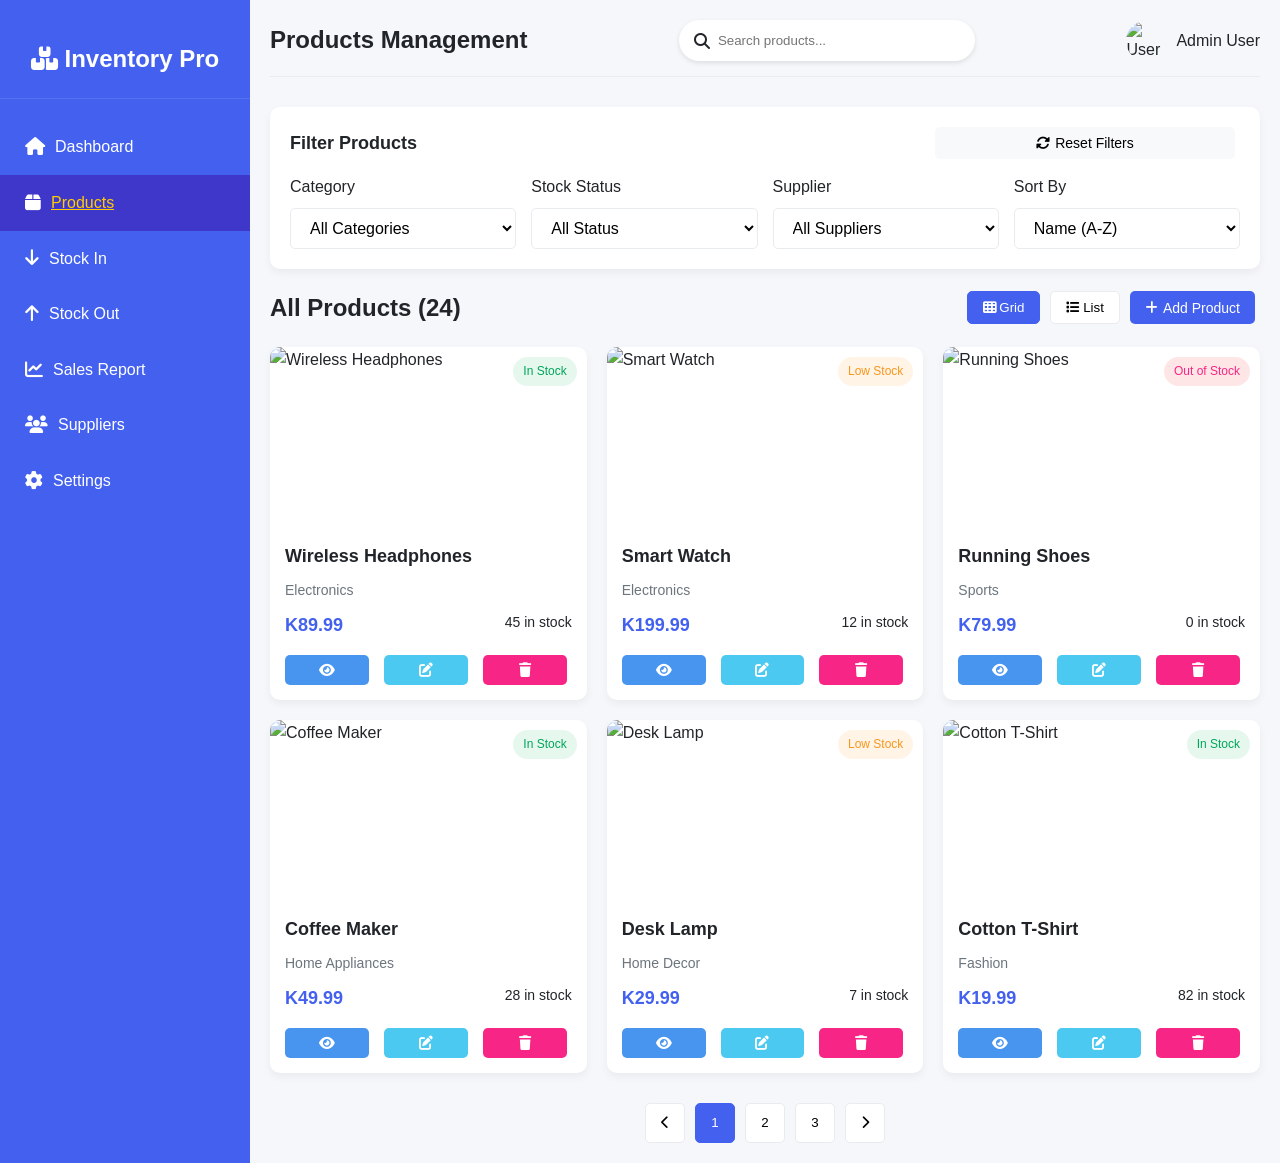
==== commit 48c8081a: "reverting back" ====
--- a/products.html
+++ b/products.html
@@ -13,39 +13,40 @@
   <body>
     <div class="container">
       <!-- Sidebar -->
+      <!-- Sidebar -->
       <div class="sidebar">
         <div class="logo">
           <i class="fas fa-boxes"></i>
           <span>Inventory Pro</span>
         </div>
         <ul class="menu">
-          <li class="menu-item">
+          <li class="menu-item active">
             <i class="fas fa-home"></i>
-            <span>Dashboard</span>
-          </li>
-          <li class="menu-item active">
+            <a href="index.html"><span>Dashboard</span></a>
+          </li>
+          <li class="menu-item">
             <i class="fas fa-box"></i>
-            <span>Products</span>
+            <a href="products.html"><span>Products</span></a>
           </li>
           <li class="menu-item">
             <i class="fas fa-arrow-down"></i>
-            <span>Stock In</span>
+            <a href="stockin.html"><span>Stock In</span></a>
           </li>
           <li class="menu-item">
             <i class="fas fa-arrow-up"></i>
-            <span>Stock Out</span>
+            <a href="stockout.html"><span>Stock Out</span></a>
           </li>
           <li class="menu-item">
             <i class="fas fa-chart-line"></i>
-            <span>Sales Report</span>
+            <a href="reports.html"><span>Sales Report</span></a>
           </li>
           <li class="menu-item">
             <i class="fas fa-users"></i>
-            <span>Suppliers</span>
+            <a href="suppliers.html"><span>Suppliers</span></a>
           </li>
           <li class="menu-item">
             <i class="fas fa-cog"></i>
-            <span>Settings</span>
+            <a href="settings.html"><span>Settings</span></a>
           </li>
         </ul>
       </div>
@@ -149,7 +150,7 @@
               <h3 class="product-name">Wireless Headphones</h3>
               <p class="product-category">Electronics</p>
               <div class="product-details">
-                <span class="product-price">$89.99</span>
+                <span class="product-price">K89.99</span>
                 <span class="product-stock">45 in stock</span>
               </div>
               <div class="product-actions">
@@ -179,7 +180,7 @@
               <h3 class="product-name">Smart Watch</h3>
               <p class="product-category">Electronics</p>
               <div class="product-details">
-                <span class="product-price">$199.99</span>
+                <span class="product-price">K199.99</span>
                 <span class="product-stock">12 in stock</span>
               </div>
               <div class="product-actions">
@@ -211,7 +212,7 @@
               <h3 class="product-name">Running Shoes</h3>
               <p class="product-category">Sports</p>
               <div class="product-details">
-                <span class="product-price">$79.99</span>
+                <span class="product-price">K79.99</span>
                 <span class="product-stock">0 in stock</span>
               </div>
               <div class="product-actions">
@@ -241,7 +242,7 @@
               <h3 class="product-name">Coffee Maker</h3>
               <p class="product-category">Home Appliances</p>
               <div class="product-details">
-                <span class="product-price">$49.99</span>
+                <span class="product-price">K49.99</span>
                 <span class="product-stock">28 in stock</span>
               </div>
               <div class="product-actions">
@@ -271,7 +272,7 @@
               <h3 class="product-name">Desk Lamp</h3>
               <p class="product-category">Home Decor</p>
               <div class="product-details">
-                <span class="product-price">$29.99</span>
+                <span class="product-price">K29.99</span>
                 <span class="product-stock">7 in stock</span>
               </div>
               <div class="product-actions">
@@ -301,7 +302,7 @@
               <h3 class="product-name">Cotton T-Shirt</h3>
               <p class="product-category">Fashion</p>
               <div class="product-details">
-                <span class="product-price">$19.99</span>
+                <span class="product-price">K19.99</span>
                 <span class="product-stock">82 in stock</span>
               </div>
               <div class="product-actions">
@@ -356,7 +357,7 @@
                   </div>
                 </td>
                 <td>Electronics</td>
-                <td>$89.99</td>
+                <td>K89.99</td>
                 <td>45</td>
                 <td>
                   <span
@@ -400,7 +401,7 @@
                   </div>
                 </td>
                 <td>Electronics</td>
-                <td>$199.99</td>
+                <td>K199.99</td>
                 <td>12</td>
                 <td>
                   <span
@@ -444,7 +445,7 @@
                   </div>
                 </td>
                 <td>Sports</td>
-                <td>$79.99</td>
+                <td>K79.99</td>
                 <td>0</td>
                 <td>
                   <span
@@ -484,35 +485,6 @@
       </div>
     </div>
 
-    <script>
-      // Toggle between grid and table view
-      const gridViewBtn = document.getElementById("gridViewBtn");
-      const tableViewBtn = document.getElementById("tableViewBtn");
-      const productsGrid = document.getElementById("productsGrid");
-      const productsTable = document.getElementById("productsTable");
-
-      gridViewBtn.addEventListener("click", () => {
-        productsGrid.style.display = "grid";
-        productsTable.style.display = "none";
-        gridViewBtn.classList.add("active");
-        tableViewBtn.classList.remove("active");
-      });
-
-      tableViewBtn.addEventListener("click", () => {
-        productsGrid.style.display = "none";
-        productsTable.style.display = "block";
-        tableViewBtn.classList.add("active");
-        gridViewBtn.classList.remove("active");
-      });
-
-      // Menu item activation
-      const menuItems = document.querySelectorAll(".menu-item");
-      menuItems.forEach((item) => {
-        item.addEventListener("click", function () {
-          menuItems.forEach((i) => i.classList.remove("active"));
-          this.classList.add("active");
-        });
-      });
-    </script>
+   <script src="./assets/script.js"></script>
   </body>
 </html>
--- a/assets/styles.css
+++ b/assets/styles.css
@@ -815,7 +815,6 @@
   color: white;
 }
 
-
 /* Tabs */
 .tabs {
   display: flex;
@@ -1114,7 +1113,6 @@
   background: var(--success);
   color: white;
 }
-
 
 /* Suppliers Table */
 .table-container {
@@ -1419,13 +1417,13 @@
   display: flex;
   align-items: center;
   gap: 5px;
+  max-width: 300px;
 }
 
 .btn-edit {
   background: var(--success);
   color: white;
 }
-
 
 /* Backup Cards */
 .backup-cards {
@@ -1501,3 +1499,55 @@
     grid-template-columns: 1fr;
   }
 }
+/* Sidebar Styles */
+.sidebar {
+  width: 250px;
+  background: var(--primary);
+  color: white;
+  padding: 20px 0;
+  transition: all 0.3s ease;
+}
+
+.logo {
+  text-align: center;
+  padding: 20px;
+  font-size: 24px;
+  font-weight: bold;
+  border-bottom: 1px solid rgba(255, 255, 255, 0.1);
+  margin-bottom: 20px;
+}
+
+.menu {
+  list-style: none;
+}
+
+.menu-item {
+  padding: 15px 25px;
+  display: flex;
+  align-items: center;
+  cursor: pointer;
+  transition: all 0.3s;
+}
+
+.menu-item:hover,
+.menu-item.active {
+  background: var(--secondary);
+}
+
+.menu-item i {
+  margin-right: 10px;
+  font-size: 18px;
+}
+
+.menu-item a {
+  text-decoration: none;
+  color: white;
+  display: flex;
+  align-items: center;
+  width: 100%;
+}
+
+.menu-item.active a span {
+  text-decoration: underline;
+  color: #ffcc00; /* Highlight color for active item */
+}
